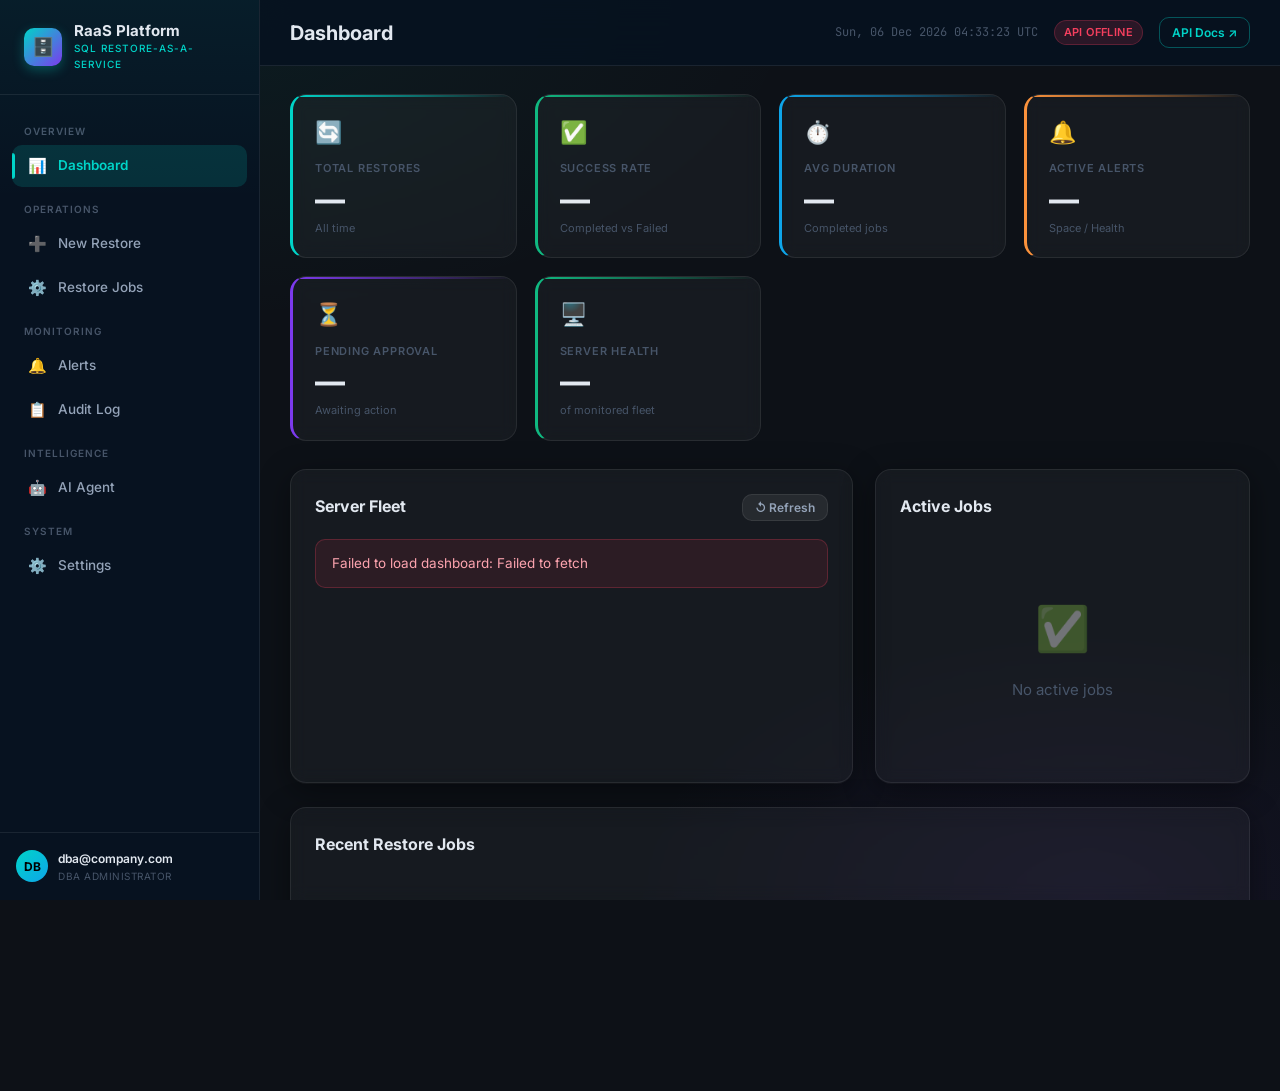
==== docs/index.html @ 4faecd7d "Add docs/ folder for GitHub Pages (ui mirror)" ====
<!DOCTYPE html>
<html lang="en">
<head>
    <meta charset="UTF-8" />
    <meta name="viewport" content="width=device-width, initial-scale=1.0" />
    <title>RaaS — SQL Restore-as-a-Service</title>
    <link rel="preconnect" href="https://fonts.googleapis.com">
    <link rel="preconnect" href="https://fonts.gstatic.com" crossorigin>
    <link href="https://fonts.googleapis.com/css2?family=Inter:wght@300;400;500;600;700;800&family=JetBrains+Mono:wght@400;500&display=swap" rel="stylesheet">
    <link rel="stylesheet" href="styles.css" />
</head>
<body>
<div id="app">

  <!-- ══ SIDEBAR ═══════════════════════════════════════════════════════════ -->
  <aside id="sidebar">
    <div class="logo">
      <div class="logo-icon">🗄️</div>
      <div class="logo-text">
        <div class="logo-title">RaaS Platform</div>
        <div class="logo-sub">SQL Restore-as-a-Service</div>
      </div>
    </div>

    <nav>
      <div class="nav-section-label">Overview</div>
      <a href="#" data-view="dashboard" class="nav-link active">
        <span class="nav-icon">📊</span> Dashboard
      </a>

      <div class="nav-section-label">Operations</div>
      <a href="#" data-view="new-restore" class="nav-link">
        <span class="nav-icon">➕</span> New Restore
      </a>
      <a href="#" data-view="jobs" class="nav-link">
        <span class="nav-icon">⚙️</span> Restore Jobs
        <span id="pending-badge" class="badge awaitingapproval hidden" style="margin-left:auto;font-size:10px;"></span>
      </a>

      <div class="nav-section-label">Monitoring</div>
      <a href="#" data-view="alerts" class="nav-link">
        <span class="nav-icon">🔔</span> Alerts
        <span id="alert-badge" class="badge critical hidden" style="margin-left:auto;font-size:10px;"></span>
      </a>
      <a href="#" data-view="audit" class="nav-link">
        <span class="nav-icon">📋</span> Audit Log
      </a>

      <div class="nav-section-label">Intelligence</div>
      <a href="#" data-view="agent" class="nav-link">
        <span class="nav-icon">🤖</span> AI Agent
      </a>

      <div class="nav-section-label">System</div>
      <a href="#" data-view="settings" class="nav-link">
        <span class="nav-icon">⚙️</span> Settings
      </a>
    </nav>

    <div class="sidebar-footer">
      <div class="user-avatar-sm">DB</div>
      <div class="sidebar-user-info">
        <div class="sidebar-user-name">dba@company.com</div>
        <div class="sidebar-user-role">DBA Administrator</div>
      </div>
    </div>
  </aside>

  <!-- ══ MAIN ══════════════════════════════════════════════════════════════ -->
  <div id="main">

    <header id="header">
      <div class="header-left">
        <h1 id="view-title">Dashboard</h1>
      </div>
      <div class="header-right">
        <span class="header-time" id="header-clock"></span>
        <span id="api-status" class="badge info">Connecting…</span>
        <a href="https://baishalini.pythonanywhere.com/docs" target="_blank" class="btn btn-ghost btn-small">API Docs ↗</a>
      </div>
    </header>

    <main id="content">

      <!-- ══ DASHBOARD ════════════════════════════════════════════════════ -->
      <section id="view-dashboard" class="view">

        <div class="kpi-grid">
          <div class="kpi-card accent-teal">
            <div class="kpi-icon">🔄</div>
            <div class="label">Total Restores</div>
            <div class="value" id="kpi-total">—</div>
            <div class="delta">All time</div>
          </div>
          <div class="kpi-card accent-green">
            <div class="kpi-icon">✅</div>
            <div class="label">Success Rate</div>
            <div class="value" id="kpi-success">—</div>
            <div class="delta">Completed vs Failed</div>
          </div>
          <div class="kpi-card accent-sky">
            <div class="kpi-icon">⏱️</div>
            <div class="label">Avg Duration</div>
            <div class="value" id="kpi-duration">—</div>
            <div class="delta">Completed jobs</div>
          </div>
          <div class="kpi-card accent-orange">
            <div class="kpi-icon">🔔</div>
            <div class="label">Active Alerts</div>
            <div class="value" id="kpi-alerts">—</div>
            <div class="delta">Space / Health</div>
          </div>
          <div class="kpi-card accent-violet">
            <div class="kpi-icon">⏳</div>
            <div class="label">Pending Approval</div>
            <div class="value" id="kpi-pending">—</div>
            <div class="delta">Awaiting action</div>
          </div>
          <div class="kpi-card accent-green">
            <div class="kpi-icon">🖥️</div>
            <div class="label">Server Health</div>
            <div class="value" id="kpi-health">—</div>
            <div class="delta">of monitored fleet</div>
          </div>
        </div>

        <div style="display:grid;grid-template-columns:3fr 2fr;gap:22px;">
          <div class="card">
            <div class="card-header">
              Server Fleet
              <button class="btn btn-secondary btn-small" onclick="app.loadDashboard()">↺ Refresh</button>
            </div>
            <div id="server-grid"><div class="empty-state"><div class="spinner"></div></div></div>
          </div>
          <div class="card">
            <div class="card-header">Active Jobs</div>
            <div id="active-jobs-list"><div class="empty-state"><div class="icon">✅</div><p>No active jobs</p></div></div>
          </div>
        </div>

        <div class="card">
          <div class="card-header">Recent Restore Jobs</div>
          <div id="recent-jobs-table"><div class="empty-state"><div class="spinner"></div></div></div>
        </div>

      </section>

      <!-- ══ NEW RESTORE ═════════════════════════════════════════════════ -->
      <section id="view-new-restore" class="view hidden">
        <div class="card">
          <div class="card-header">
            <span>🚀 Submit Restore Request</span>
          </div>
          <div id="restore-form-feedback"></div>
          <form id="restore-form" onsubmit="app.submitRestoreForm(event)">

            <div class="form-row">
              <div class="form-group">
                <label for="source-server">Source Server *</label>
                <select id="source-server" required>
                  <option value="">Select source server…</option>
                </select>
              </div>
              <div class="form-group">
                <label for="target-server">Target Server *</label>
                <select id="target-server" required>
                  <option value="">Select target server…</option>
                </select>
              </div>
            </div>

            <div class="form-row">
              <div class="form-group">
                <label for="database-name">Database Name *</label>
                <input type="text" id="database-name" placeholder="e.g. OrdersDB"
                       pattern="^[A-Za-z0-9_\-]{1,128}$" required />
              </div>
              <div class="form-group">
                <label for="restore-type">Restore Type</label>
                <select id="restore-type">
                  <option value="Full" selected>Full Restore</option>
                  <option value="Differential">Differential</option>
                  <option value="Log">Transaction Log</option>
                </select>
              </div>
            </div>

            <div class="form-row">
              <div class="form-group">
                <label for="schedule-type">Schedule</label>
                <select id="schedule-type" onchange="app.toggleScheduleTime()">
                  <option value="Immediate" selected>Immediate</option>
                  <option value="Scheduled">Scheduled</option>
                </select>
              </div>
              <div class="form-group">
                <label for="scheduled-time">Scheduled Time</label>
                <input type="datetime-local" id="scheduled-time" disabled />
              </div>
            </div>

            <div class="form-group">
              <label for="requestor">Requestor Email *</label>
              <input type="email" id="requestor" value="dba@company.com" required />
            </div>

            <div class="form-group">
              <label for="justification">Business Justification *</label>
              <textarea id="justification" rows="4"
                placeholder="Describe the business reason for this restore (min. 30 characters)…"
                minlength="30" required></textarea>
            </div>

            <div class="gov-checklist-box">
              <div class="gov-checklist-title">📋 Governance Checklist</div>
              <div class="checkbox-wrapper">
                <input type="checkbox" id="gov1" />
                <label for="gov1" style="font-weight:400;color:var(--text-secondary);text-transform:none;letter-spacing:0;">
                  I have verified the target server is in the correct environment tier
                </label>
              </div>
              <div class="checkbox-wrapper">
                <input type="checkbox" id="gov2" />
                <label for="gov2" style="font-weight:400;color:var(--text-secondary);text-transform:none;letter-spacing:0;">
                  A valid change ticket or approval exists for this restore
                </label>
              </div>
              <div class="checkbox-wrapper">
                <input type="checkbox" id="gov3" />
                <label for="gov3" style="font-weight:400;color:var(--text-secondary);text-transform:none;letter-spacing:0;">
                  Impacted teams have been notified of potential downtime
                </label>
              </div>
              <div class="checkbox-wrapper">
                <input type="checkbox" id="gov4" />
                <label for="gov4" style="font-weight:400;color:var(--text-secondary);text-transform:none;letter-spacing:0;">
                  I understand existing target database data may be overwritten
                </label>
              </div>
              <div class="divider"></div>
              <div class="checkbox-wrapper">
                <input type="checkbox" id="overwrite-existing" />
                <label for="overwrite-existing" style="font-weight:500;color:var(--warning);text-transform:none;letter-spacing:0;">
                  ⚠️ Overwrite existing database on target (if present)
                </label>
              </div>
              <div class="checkbox-wrapper">
                <input type="checkbox" id="governance-ack" required />
                <label for="governance-ack" style="font-weight:700;color:var(--teal);text-transform:none;letter-spacing:0;">
                  ✔ I acknowledge and accept all governance requirements above *
                </label>
              </div>
            </div>

            <div class="flex gap-2 mt-2">
              <button type="submit" class="btn btn-primary" id="submit-restore-btn">
                🚀 Submit Restore Request
              </button>
              <button type="button" class="btn btn-secondary" onclick="app.clearForm()">Clear</button>
            </div>
          </form>
        </div>
      </section>

      <!-- ══ JOBS ════════════════════════════════════════════════════════ -->
      <section id="view-jobs" class="view hidden">
        <div class="card">
          <div class="card-header">
            Restore Jobs
            <div class="flex gap-2 items-center">
              <select id="jobs-filter" onchange="app.filterJobs()" style="width:auto;padding:8px 14px;">
                <option value="">All Statuses</option>
                <option value="Pending">Pending</option>
                <option value="AwaitingApproval">Awaiting Approval</option>
                <option value="Approved">Approved</option>
                <option value="Running">Running</option>
                <option value="Completed">Completed</option>
                <option value="Failed">Failed</option>
                <option value="Rejected">Rejected</option>
              </select>
              <button class="btn btn-secondary btn-small" onclick="app.loadJobs()">↺ Refresh</button>
            </div>
          </div>
          <div id="jobs-table-container"><div class="empty-state"><div class="spinner"></div></div></div>
        </div>

        <div id="job-detail-panel" class="card hidden">
          <div class="card-header">
            <span id="job-detail-title">Job Details</span>
            <button class="btn btn-secondary btn-small" onclick="app.closeJobDetail()">✕ Close</button>
          </div>
          <div style="display:grid;grid-template-columns:1fr 1fr;gap:24px;margin-bottom:20px;">
            <div id="job-meta-grid"></div>
            <div id="job-action-panel"></div>
          </div>
          <div id="job-progress-section" class="hidden">
            <label>Restore Progress</label>
            <div class="progress-container">
              <div class="progress-bar" id="job-progress-bar" style="width:0%"></div>
            </div>
            <div id="job-progress-label" class="text-sm text-muted mt-1">0%</div>
          </div>
          <div class="divider"></div>
          <div class="card-title">Execution Logs</div>
          <div class="log-viewer" id="job-log-viewer"></div>
        </div>
      </section>

      <!-- ══ ALERTS ══════════════════════════════════════════════════════ -->
      <section id="view-alerts" class="view hidden">
        <div class="card">
          <div class="card-header">
            Space &amp; Health Alerts
            <div class="flex gap-2 items-center">
              <select id="alerts-filter" onchange="app.filterAlerts()" style="width:auto;padding:8px 14px;">
                <option value="">All Alerts</option>
                <option value="Critical">Critical Only</option>
                <option value="Warning">Warnings Only</option>
                <option value="false">Unacknowledged</option>
              </select>
              <button class="btn btn-secondary btn-small" onclick="app.loadAlerts()">↺ Refresh</button>
            </div>
          </div>
          <div id="alerts-container"><div class="empty-state"><div class="spinner"></div></div></div>
        </div>
      </section>

      <!-- ══ AUDIT LOG ════════════════════════════════════════════════════ -->
      <section id="view-audit" class="view hidden">
        <div class="card">
          <div class="card-header">
            Audit Log
            <div class="flex gap-2 items-center">
              <input type="text" id="audit-search" placeholder="Search by job ID, actor or action…"
                     style="width:280px;" oninput="app.filterAuditLog()" />
              <button class="btn btn-secondary btn-small" onclick="app.loadAuditLog()">↺ Refresh</button>
            </div>
          </div>
          <div id="audit-table-container"><div class="empty-state"><div class="spinner"></div></div></div>
        </div>
      </section>

      <!-- ══ AI AGENT ═════════════════════════════════════════════════════ -->
      <section id="view-agent" class="view hidden">
        <div class="card">
          <div class="card-header">🤖 AI Agent — Restore Analyzer</div>
          <p style="color:var(--text-muted);margin-bottom:20px;font-size:13.5px;line-height:1.7;">
            Describe your restore scenario in plain English. The agent will detect intent, 
            score governance risk, identify flags, and recommend the appropriate workflow.
          </p>
          <div class="agent-query-box">
            <textarea id="agent-query" rows="4"
              placeholder="e.g. 'I need to restore OrdersDB from production to UAT for the QA sprint refresh. It's urgent and needs to run immediately…'"
              style="background:transparent;border:none;padding:0;font-size:14px;resize:none;width:100%;"></textarea>
          </div>
          <button class="btn btn-primary" onclick="app.runAgentAnalysis()">
            🔍 &nbsp;Analyze Request
          </button>
        </div>
        <div id="agent-result" class="hidden">
          <div class="card">
            <div class="card-header">Analysis Result</div>
            <div id="agent-result-content"></div>
          </div>
        </div>
      </section>

      <!-- ══ SETTINGS ═════════════════════════════════════════════════════ -->
      <section id="view-settings" class="view hidden">
        <div class="card">
          <div class="card-header">Settings</div>
          <div class="form-group">
            <label>API Endpoint</label>
            <input type="text" id="setting-api-url" value="https://baishalini.pythonanywhere.com" />
          </div>
          <div class="form-group">
            <label>Poll Interval (seconds)</label>
            <input type="text" id="setting-poll-interval" value="5" />
          </div>
          <div class="form-group">
            <label>Current User Email</label>
            <input type="email" id="setting-user" value="dba@company.com" />
          </div>
          <button class="btn btn-primary" onclick="app.saveSettings()">💾 Save Settings</button>
        </div>
        <div class="card">
          <div class="card-header">About</div>
          <p class="text-muted">RaaS Framework <span class="highlight">v1.0.0</span> — SQL Restore-as-a-Service Platform</p>
          <p class="text-muted mt-1">AI-assisted governance · PowerShell orchestration · FastAPI backend</p>
        </div>
      </section>

    </main>
  </div><!-- /main -->
</div><!-- /app -->

<!-- ══ APPROVAL MODAL ═══════════════════════════════════════════════════════ -->
<div id="approval-modal" class="modal-overlay hidden">
  <div class="modal-box">
    <div class="card-header" style="margin-bottom:16px;">
      🔐 Governance Approval
      <button class="btn btn-secondary btn-small" onclick="app.closeApprovalModal()">✕</button>
    </div>
    <div id="approval-job-info" class="mb-2" style="color:var(--text-muted);font-size:13px;line-height:1.7;"></div>
    <div class="form-group">
      <label for="approver-name">Your Name / Email</label>
      <input type="email" id="approver-name" value="dba@company.com" />
    </div>
    <div class="form-group">
      <label for="approval-notes">Notes</label>
      <textarea id="approval-notes" rows="3" placeholder="Approval comments or rejection reason…"></textarea>
    </div>
    <div class="flex gap-2">
      <button class="btn btn-success" onclick="app.submitApproval(true)">✅ Approve</button>
      <button class="btn btn-danger" onclick="app.submitApproval(false)">❌ Reject</button>
    </div>
  </div>
</div>

<script src="app.js"></script>
<script>
  // Live clock in header
  function updateClock() {
    const el = document.getElementById('header-clock');
    if (el) el.textContent = new Date().toUTCString().replace(' GMT','') + ' UTC';
  }
  updateClock();
  setInterval(updateClock, 1000);
</script>
</body>
</html>
---- docs/styles.css ----
/*
================================================================================
  RaaS Framework — Deep Teal / Slate Enterprise Theme
  
  Palette:
    Background      : #0d1117 → #0a1628  (deep slate-navy gradient)
    Sidebar         : #071220            (ultra-deep navy)
    Cards           : rgba(255,255,255,0.04) + blur (glassmorphism)
    Accent Primary  : #00d4c8            (vivid teal/cyan)
    Accent Secondary: #0ea5e9            (sky blue)
    Gradient        : #00d4c8 → #7c3aed  (teal → violet)
    Success         : #10b981            (emerald)
    Danger          : #f43f5e            (rose)
    Warning         : #fb923c            (orange)
    Text Primary    : #e2e8f0
    Text Secondary  : #94a3b8
================================================================================
*/

@import url('https://fonts.googleapis.com/css2?family=Inter:wght@300;400;500;600;700;800&family=JetBrains+Mono:wght@400;500&display=swap');

* { margin: 0; padding: 0; box-sizing: border-box; }

:root {
    --bg-base:       #0d1117;
    --bg-deep:       #071220;
    --bg-card:       rgba(255, 255, 255, 0.04);
    --bg-card-hover: rgba(255, 255, 255, 0.07);
    --bg-input:      rgba(255, 255, 255, 0.06);
    --border:        rgba(255, 255, 255, 0.08);
    --border-bright: rgba(0, 212, 200, 0.35);

    --teal:          #00d4c8;
    --teal-dim:      rgba(0, 212, 200, 0.15);
    --teal-glow:     rgba(0, 212, 200, 0.08);
    --sky:           #0ea5e9;
    --violet:        #7c3aed;

    --success:       #10b981;
    --danger:        #f43f5e;
    --warning:       #fb923c;
    --info:          #0ea5e9;

    --text-primary:   #e2e8f0;
    --text-secondary: #94a3b8;
    --text-muted:     #475569;

    --sidebar-width:  260px;
    --header-height:  66px;

    --radius-sm:  6px;
    --radius-md:  10px;
    --radius-lg:  16px;
    --radius-xl:  22px;

    --shadow-card: 0 8px 32px rgba(0,0,0,0.4), 0 1px 0 rgba(255,255,255,0.05);
    --shadow-glow: 0 0 24px rgba(0, 212, 200, 0.18);
}

/* ─── Base ───────────────────────────────────────────────────────────────── */

html, body {
    height: 100%;
    font-family: 'Inter', -apple-system, BlinkMacSystemFont, 'Segoe UI', sans-serif;
    background: var(--bg-base);
    background-image:
        radial-gradient(ellipse 80% 60% at 15% 0%, rgba(0,212,200,0.06) 0%, transparent 60%),
        radial-gradient(ellipse 60% 50% at 85% 100%, rgba(124,58,237,0.07) 0%, transparent 60%);
    background-attachment: fixed;
    color: var(--text-primary);
    font-size: 14px;
    line-height: 1.6;
    overflow-x: hidden;
}

/* ─── Layout ─────────────────────────────────────────────────────────────── */

#app { display: flex; min-height: 100vh; }

/* ─── Sidebar ────────────────────────────────────────────────────────────── */

#sidebar {
    width: var(--sidebar-width);
    background: var(--bg-deep);
    border-right: 1px solid var(--border);
    display: flex;
    flex-direction: column;
    position: fixed;
    left: 0; top: 0; bottom: 0;
    z-index: 100;
    overflow: hidden;
}

#sidebar::before {
    content: '';
    position: absolute;
    top: 0; left: 0; right: 0;
    height: 200px;
    background: linear-gradient(180deg, rgba(0,212,200,0.06) 0%, transparent 100%);
    pointer-events: none;
}

.logo {
    padding: 22px 24px;
    border-bottom: 1px solid var(--border);
    display: flex;
    align-items: center;
    gap: 12px;
    position: relative;
}

.logo-icon {
    width: 38px; height: 38px;
    background: linear-gradient(135deg, var(--teal), var(--violet));
    border-radius: var(--radius-md);
    display: flex; align-items: center; justify-content: center;
    font-size: 18px;
    flex-shrink: 0;
    box-shadow: 0 4px 12px rgba(0,212,200,0.3);
}

.logo-text {
    display: flex; flex-direction: column;
}

.logo-title {
    font-size: 15px; font-weight: 700;
    color: var(--text-primary);
    line-height: 1.2;
}

.logo-sub {
    font-size: 10px; font-weight: 500;
    color: var(--teal);
    text-transform: uppercase;
    letter-spacing: 1px;
}

#sidebar nav {
    flex: 1;
    padding: 16px 12px;
    overflow-y: auto;
    display: flex;
    flex-direction: column;
    gap: 2px;
}

.nav-section-label {
    font-size: 10px; font-weight: 600;
    text-transform: uppercase; letter-spacing: 1px;
    color: var(--text-muted);
    padding: 12px 12px 4px;
}

#sidebar nav a {
    display: flex;
    align-items: center;
    gap: 10px;
    padding: 10px 14px;
    color: var(--text-secondary);
    text-decoration: none;
    border-radius: var(--radius-md);
    font-weight: 500;
    font-size: 13.5px;
    transition: all 0.18s ease;
    position: relative;
    overflow: hidden;
}

#sidebar nav a:hover {
    background: var(--bg-card-hover);
    color: var(--text-primary);
}

#sidebar nav a.active {
    background: var(--teal-dim);
    color: var(--teal);
    font-weight: 600;
}

#sidebar nav a.active::before {
    content: '';
    position: absolute;
    left: 0; top: 20%; bottom: 20%;
    width: 3px;
    background: var(--teal);
    border-radius: 0 3px 3px 0;
}

.nav-icon {
    width: 22px; height: 22px;
    display: flex; align-items: center; justify-content: center;
    font-size: 15px; flex-shrink: 0;
}

.sidebar-footer {
    padding: 16px;
    border-top: 1px solid var(--border);
    display: flex;
    align-items: center;
    gap: 10px;
}

.user-avatar-sm {
    width: 32px; height: 32px;
    border-radius: 50%;
    background: linear-gradient(135deg, var(--teal), var(--sky));
    display: flex; align-items: center; justify-content: center;
    font-size: 12px; font-weight: 700; color: #000;
    flex-shrink: 0;
}

.sidebar-user-info { flex: 1; overflow: hidden; }
.sidebar-user-name  { font-size: 12px; font-weight: 600; color: var(--text-primary); white-space: nowrap; overflow: hidden; text-overflow: ellipsis; }
.sidebar-user-role  { font-size: 10px; color: var(--text-muted); text-transform: uppercase; letter-spacing: 0.5px; }

/* ─── Header ─────────────────────────────────────────────────────────────── */

#main { margin-left: var(--sidebar-width); flex: 1; display: flex; flex-direction: column; min-height: 100vh; }

#header {
    height: var(--header-height);
    background: rgba(7, 18, 32, 0.85);
    backdrop-filter: blur(16px);
    -webkit-backdrop-filter: blur(16px);
    border-bottom: 1px solid var(--border);
    display: flex; align-items: center; justify-content: space-between;
    padding: 0 30px;
    position: sticky; top: 0; z-index: 50;
}

.header-left { display: flex; align-items: center; gap: 12px; }

#header h1 {
    font-size: 20px; font-weight: 700;
    color: var(--text-primary);
}

.breadcrumb {
    font-size: 12px; color: var(--text-muted);
    display: flex; align-items: center; gap: 6px;
}

.breadcrumb::before { content: '/'; color: var(--border); }

.header-right { display: flex; align-items: center; gap: 16px; }

.header-time {
    font-size: 12px; color: var(--text-muted);
    font-family: 'JetBrains Mono', monospace;
}

/* ─── Content Area ───────────────────────────────────────────────────────── */

#content { flex: 1; padding: 28px 30px; overflow-y: auto; }

/* ─── Cards ──────────────────────────────────────────────────────────────── */

.card {
    background: var(--bg-card);
    border: 1px solid var(--border);
    border-radius: var(--radius-lg);
    padding: 24px;
    margin-bottom: 24px;
    box-shadow: var(--shadow-card);
    backdrop-filter: blur(8px);
    -webkit-backdrop-filter: blur(8px);
    transition: border-color 0.2s;
}

.card:hover { border-color: rgba(255,255,255,0.12); }

.card-header {
    font-size: 16px; font-weight: 700;
    margin-bottom: 18px;
    color: var(--text-primary);
    display: flex; align-items: center; justify-content: space-between;
}

.card-title {
    font-size: 14px; font-weight: 600;
    margin-bottom: 10px;
    color: var(--text-secondary);
    text-transform: uppercase;
    letter-spacing: 0.5px;
}

/* ─── KPI Grid ───────────────────────────────────────────────────────────── */

.kpi-grid {
    display: grid;
    grid-template-columns: repeat(auto-fit, minmax(200px, 1fr));
    gap: 18px;
    margin-bottom: 28px;
}

.kpi-card {
    background: var(--bg-card);
    border: 1px solid var(--border);
    border-radius: var(--radius-lg);
    padding: 20px 22px;
    display: flex; flex-direction: column; gap: 6px;
    transition: all 0.2s ease;
    backdrop-filter: blur(8px);
    position: relative;
    overflow: hidden;
}

.kpi-card::after {
    content: '';
    position: absolute;
    top: 0; left: 0; right: 0;
    height: 2px;
}

.kpi-card:hover { transform: translateY(-3px); box-shadow: var(--shadow-glow); border-color: var(--border-bright); }

.kpi-card .kpi-icon {
    font-size: 22px; margin-bottom: 4px;
}

.kpi-card .label {
    font-size: 11px; font-weight: 600;
    color: var(--text-muted);
    text-transform: uppercase; letter-spacing: 0.8px;
}

.kpi-card .value {
    font-size: 30px; font-weight: 800;
    color: var(--text-primary);
    line-height: 1;
}

.kpi-card .delta {
    font-size: 11px; color: var(--text-muted);
}

.kpi-card.accent-teal   { border-left: 3px solid var(--teal); }
.kpi-card.accent-teal::after   { background: linear-gradient(90deg, var(--teal), transparent); }
.kpi-card.accent-sky    { border-left: 3px solid var(--sky); }
.kpi-card.accent-sky::after    { background: linear-gradient(90deg, var(--sky), transparent); }
.kpi-card.accent-green  { border-left: 3px solid var(--success); }
.kpi-card.accent-green::after  { background: linear-gradient(90deg, var(--success), transparent); }
.kpi-card.accent-orange { border-left: 3px solid var(--warning); }
.kpi-card.accent-orange::after { background: linear-gradient(90deg, var(--warning), transparent); }
.kpi-card.accent-rose   { border-left: 3px solid var(--danger); }
.kpi-card.accent-rose::after   { background: linear-gradient(90deg, var(--danger), transparent); }
.kpi-card.accent-violet { border-left: 3px solid var(--violet); }
.kpi-card.accent-violet::after { background: linear-gradient(90deg, var(--violet), transparent); }

/* ─── Tables ─────────────────────────────────────────────────────────────── */

table {
    width: 100%;
    border-collapse: collapse;
    border-radius: var(--radius-md);
    overflow: hidden;
}

thead th {
    background: rgba(255,255,255,0.04);
    color: var(--text-muted);
    padding: 12px 16px;
    text-align: left;
    font-weight: 600;
    font-size: 11px;
    text-transform: uppercase;
    letter-spacing: 0.8px;
    border-bottom: 1px solid var(--border);
}

tbody tr {
    border-bottom: 1px solid rgba(255,255,255,0.04);
    transition: background 0.15s;
}

tbody tr:hover { background: var(--bg-card-hover); }

tbody tr:last-child { border-bottom: none; }

tbody td {
    padding: 13px 16px;
    color: var(--text-primary);
    font-size: 13px;
}

/* ─── Badges ─────────────────────────────────────────────────────────────── */

.badge {
    display: inline-flex; align-items: center; gap: 4px;
    padding: 3px 9px;
    border-radius: 20px;
    font-size: 11px; font-weight: 600;
    text-transform: uppercase; letter-spacing: 0.4px;
}

.badge.pending         { background: rgba(148,163,184,0.15); color: #94a3b8; border: 1px solid rgba(148,163,184,0.2); }
.badge.approved        { background: rgba(16,185,129,0.15);  color: #10b981; border: 1px solid rgba(16,185,129,0.25); }
.badge.running         { background: rgba(0,212,200,0.15);   color: var(--teal); border: 1px solid rgba(0,212,200,0.3); animation: pulse-teal 2s infinite; }
.badge.completed       { background: rgba(16,185,129,0.15);  color: #10b981; border: 1px solid rgba(16,185,129,0.25); }
.badge.failed          { background: rgba(244,63,94,0.15);   color: var(--danger); border: 1px solid rgba(244,63,94,0.25); }
.badge.rejected        { background: rgba(244,63,94,0.12);   color: #fb7185; border: 1px solid rgba(244,63,94,0.2); }
.badge.awaitingapproval { background: rgba(251,146,60,0.15); color: var(--warning); border: 1px solid rgba(251,146,60,0.25); }
.badge.cancelled       { background: rgba(100,116,139,0.15); color: #64748b; border: 1px solid rgba(100,116,139,0.2); }

.badge.critical { background: rgba(244,63,94,0.15);   color: var(--danger); border: 1px solid rgba(244,63,94,0.25); }
.badge.warning  { background: rgba(251,146,60,0.15);  color: var(--warning); border: 1px solid rgba(251,146,60,0.25); }
.badge.info     { background: rgba(14,165,233,0.15);  color: var(--sky); border: 1px solid rgba(14,165,233,0.25); }
.badge.success  { background: rgba(16,185,129,0.15);  color: var(--success); border: 1px solid rgba(16,185,129,0.25); }

.badge.healthy  { background: rgba(16,185,129,0.15);  color: var(--success); border: 1px solid rgba(16,185,129,0.25); }
.badge.degraded { background: rgba(251,146,60,0.15);  color: var(--warning); border: 1px solid rgba(251,146,60,0.25); }
.badge.offline  { background: rgba(244,63,94,0.15);   color: var(--danger);  border: 1px solid rgba(244,63,94,0.25); }

@keyframes pulse-teal {
    0%, 100% { box-shadow: 0 0 0 0 rgba(0,212,200,0.3); }
    50%       { box-shadow: 0 0 0 4px rgba(0,212,200,0); }
}

/* ─── Buttons ────────────────────────────────────────────────────────────── */

button, .btn {
    padding: 9px 18px;
    border-radius: var(--radius-md);
    border: none;
    font-weight: 600; font-size: 13px;
    cursor: pointer;
    transition: all 0.18s ease;
    display: inline-flex; align-items: center; gap: 7px;
    text-decoration: none;
    font-family: inherit;
    white-space: nowrap;
}

.btn-primary {
    background: linear-gradient(135deg, var(--teal), var(--sky));
    color: #000;
    box-shadow: 0 4px 14px rgba(0,212,200,0.3);
}
.btn-primary:hover { box-shadow: 0 6px 20px rgba(0,212,200,0.45); transform: translateY(-1px); }

.btn-success {
    background: linear-gradient(135deg, #10b981, #059669);
    color: #fff;
    box-shadow: 0 4px 12px rgba(16,185,129,0.3);
}
.btn-success:hover { box-shadow: 0 6px 18px rgba(16,185,129,0.4); transform: translateY(-1px); }

.btn-danger {
    background: linear-gradient(135deg, #f43f5e, #dc2626);
    color: #fff;
    box-shadow: 0 4px 12px rgba(244,63,94,0.3);
}
.btn-danger:hover { box-shadow: 0 6px 18px rgba(244,63,94,0.4); transform: translateY(-1px); }

.btn-secondary {
    background: var(--bg-card-hover);
    color: var(--text-secondary);
    border: 1px solid var(--border);
}
.btn-secondary:hover { background: rgba(255,255,255,0.1); color: var(--text-primary); border-color: rgba(255,255,255,0.15); }

.btn-ghost {
    background: transparent;
    color: var(--teal);
    border: 1px solid var(--border-bright);
}
.btn-ghost:hover { background: var(--teal-dim); }

.btn-small { padding: 5px 12px; font-size: 12px; }
.btn-icon  { padding: 8px; width: 34px; height: 34px; justify-content: center; }

button:disabled, .btn:disabled { opacity: 0.4; cursor: not-allowed; transform: none; box-shadow: none; }

/* ─── Forms ──────────────────────────────────────────────────────────────── */

.form-group { margin-bottom: 20px; }

label {
    display: block;
    margin-bottom: 7px;
    font-weight: 600; font-size: 12px;
    color: var(--text-secondary);
    text-transform: uppercase; letter-spacing: 0.5px;
}

input[type="text"],
input[type="email"],
input[type="datetime-local"],
select,
textarea {
    width: 100%;
    padding: 10px 14px;
    background: var(--bg-input);
    border: 1px solid var(--border);
    border-radius: var(--radius-md);
    color: var(--text-primary);
    font-size: 13.5px;
    font-family: inherit;
    transition: border 0.2s, background 0.2s, box-shadow 0.2s;
}

input:focus, select:focus, textarea:focus {
    outline: none;
    border-color: var(--teal);
    background: rgba(0,212,200,0.04);
    box-shadow: 0 0 0 3px rgba(0,212,200,0.1);
}

select { cursor: pointer; }
select option { background: #0d1117; color: var(--text-primary); }

textarea { resize: vertical; min-height: 90px; }

input::placeholder, textarea::placeholder { color: var(--text-muted); }

.checkbox-wrapper {
    display: flex; align-items: flex-start; gap: 10px;
    margin-bottom: 12px; padding: 10px 12px;
    border-radius: var(--radius-sm);
    transition: background 0.15s;
}
.checkbox-wrapper:hover { background: var(--bg-card-hover); }

input[type="checkbox"] {
    width: 16px; height: 16px; margin-top: 2px;
    cursor: pointer; accent-color: var(--teal);
    flex-shrink: 0;
}

.form-row { display: grid; grid-template-columns: 1fr 1fr; gap: 20px; }
.form-row-3 { display: grid; grid-template-columns: 1fr 1fr 1fr; gap: 20px; }
.form-row-full { grid-column: 1 / -1; }

/* ─── Progress Bar ───────────────────────────────────────────────────────── */

.progress-container {
    background: rgba(255,255,255,0.07);
    border-radius: 999px;
    height: 8px;
    overflow: hidden;
    margin: 10px 0;
}

.progress-bar {
    height: 100%;
    background: linear-gradient(90deg, var(--teal), var(--sky));
    border-radius: 999px;
    transition: width 0.4s ease;
    box-shadow: 0 0 8px rgba(0,212,200,0.5);
}

/* ─── Alerts ─────────────────────────────────────────────────────────────── */

.alert {
    padding: 13px 16px;
    border-radius: var(--radius-md);
    margin-bottom: 16px;
    font-size: 13.5px;
    border: 1px solid;
}

.alert.info    { background: rgba(14,165,233,0.1);  border-color: rgba(14,165,233,0.25);  color: #7dd3fc; }
.alert.success { background: rgba(16,185,129,0.1);  border-color: rgba(16,185,129,0.25);  color: #6ee7b7; }
.alert.warning { background: rgba(251,146,60,0.1);  border-color: rgba(251,146,60,0.25);  color: #fdba74; }
.alert.danger  { background: rgba(244,63,94,0.1);   border-color: rgba(244,63,94,0.25);   color: #fda4af; }

/* ─── Log Viewer ─────────────────────────────────────────────────────────── */

.log-viewer {
    background: rgba(0,0,0,0.35);
    border: 1px solid var(--border);
    border-radius: var(--radius-md);
    padding: 16px;
    max-height: 380px;
    overflow-y: auto;
    font-family: 'JetBrains Mono', 'Consolas', monospace;
    font-size: 11.5px;
    line-height: 1.9;
}

.log-entry { display: flex; gap: 10px; margin-bottom: 3px; }
.log-entry .timestamp { color: var(--text-muted); flex-shrink: 0; font-size: 10.5px; padding-top: 1px; }
.log-entry .level { font-weight: 700; flex-shrink: 0; width: 46px; font-size: 10.5px; }
.log-entry .level.INFO  { color: var(--teal); }
.log-entry .level.WARN  { color: var(--warning); }
.log-entry .level.ERROR { color: var(--danger); }
.log-entry .level.DEBUG { color: var(--text-muted); }
.log-entry .message { color: var(--text-secondary); flex: 1; }

/* ─── Server Card ────────────────────────────────────────────────────────── */

.server-card {
    padding: 14px 16px;
    border: 1px solid var(--border);
    border-radius: var(--radius-md);
    background: rgba(255,255,255,0.03);
    margin-bottom: 10px;
    transition: all 0.15s;
}
.server-card:hover { background: var(--bg-card-hover); border-color: rgba(255,255,255,0.12); }

.server-card-header { display: flex; justify-content: space-between; align-items: center; margin-bottom: 10px; }
.server-name { font-weight: 700; font-size: 13.5px; color: var(--text-primary); }
.server-meta { font-size: 11px; color: var(--text-muted); margin-bottom: 8px; }
.server-stats { display: grid; grid-template-columns: repeat(3, 1fr); gap: 6px; font-size: 11.5px; }
.stat-item .stat-label { color: var(--text-muted); font-size: 10px; text-transform: uppercase; letter-spacing: 0.5px; }
.stat-item .stat-val   { font-weight: 700; color: var(--text-primary); margin-top: 1px; }

/* ─── Modal ──────────────────────────────────────────────────────────────── */

.modal-overlay {
    position: fixed; inset: 0; z-index: 999;
    background: rgba(0,0,0,0.7);
    backdrop-filter: blur(4px);
    display: flex; align-items: center; justify-content: center;
}

.modal-box {
    background: #111827;
    border: 1px solid rgba(0,212,200,0.2);
    border-radius: var(--radius-xl);
    padding: 28px;
    width: 520px; max-width: 95vw;
    box-shadow: 0 24px 64px rgba(0,0,0,0.6), var(--shadow-glow);
}

/* ─── Governance Checklist Box ───────────────────────────────────────────── */

.gov-checklist-box {
    background: rgba(0, 212, 200, 0.04);
    border: 1px solid rgba(0, 212, 200, 0.2);
    border-radius: var(--radius-md);
    padding: 18px 20px;
    margin-bottom: 20px;
}

.gov-checklist-title {
    font-size: 13px; font-weight: 700;
    color: var(--teal);
    margin-bottom: 14px;
    display: flex; align-items: center; gap: 8px;
}

/* ─── Agent Box ──────────────────────────────────────────────────────────── */

.agent-query-box {
    background: rgba(0,0,0,0.3);
    border: 1px solid rgba(0,212,200,0.2);
    border-radius: var(--radius-lg);
    padding: 20px 22px;
    margin-bottom: 20px;
    position: relative;
}

.agent-query-box::before {
    content: '⬡ AI';
    position: absolute; top: -10px; left: 18px;
    background: linear-gradient(135deg, var(--teal), var(--sky));
    color: #000; font-size: 10px; font-weight: 800;
    padding: 2px 10px; border-radius: 20px; letter-spacing: 1px;
}

.analysis-grid {
    display: grid; grid-template-columns: 1fr 1fr; gap: 16px; margin-bottom: 20px;
}

.analysis-cell {
    background: rgba(255,255,255,0.03);
    border: 1px solid var(--border);
    border-radius: var(--radius-md);
    padding: 14px 16px;
}

.analysis-cell .cell-label { font-size: 10px; font-weight: 600; text-transform: uppercase; letter-spacing: 0.8px; color: var(--text-muted); margin-bottom: 6px; }
.analysis-cell .cell-val   { font-size: 15px; font-weight: 700; color: var(--text-primary); }

/* ─── Empty State ────────────────────────────────────────────────────────── */

.empty-state {
    text-align: center; padding: 56px 20px;
    color: var(--text-muted);
}

.empty-state .icon { font-size: 44px; margin-bottom: 14px; opacity: 0.4; }
.empty-state p { font-size: 15px; }

/* ─── Spinner ────────────────────────────────────────────────────────────── */

.spinner {
    display: inline-block;
    width: 20px; height: 20px;
    border: 2px solid rgba(0,212,200,0.2);
    border-top-color: var(--teal);
    border-radius: 50%;
    animation: spin 0.7s linear infinite;
}

@keyframes spin { to { transform: rotate(360deg); } }

/* ─── Scrollbar ──────────────────────────────────────────────────────────── */

::-webkit-scrollbar { width: 6px; height: 6px; }
::-webkit-scrollbar-track { background: transparent; }
::-webkit-scrollbar-thumb { background: rgba(255,255,255,0.1); border-radius: 3px; }
::-webkit-scrollbar-thumb:hover { background: rgba(0,212,200,0.3); }

/* ─── Utilities ──────────────────────────────────────────────────────────── */

.hidden  { display: none !important; }
.flex    { display: flex; }
.flex-col { flex-direction: column; }
.items-center   { align-items: center; }
.justify-between { justify-content: space-between; }
.gap-2   { gap: 12px; }
.gap-3   { gap: 18px; }
.mt-1    { margin-top: 8px; }
.mt-2    { margin-top: 16px; }
.mb-1    { margin-bottom: 8px; }
.mb-2    { margin-bottom: 16px; }
.text-sm { font-size: 12px; }
.text-xs { font-size: 11px; }
.text-muted   { color: var(--text-muted); }
.text-teal    { color: var(--teal); }
.text-success { color: var(--success); }
.text-danger  { color: var(--danger); }
.text-warning { color: var(--warning); }
.font-mono    { font-family: 'JetBrains Mono', monospace; }
.font-bold    { font-weight: 700; }
.text-center  { text-align: center; }

/* ─── Divider ────────────────────────────────────────────────────────────── */

.divider { height: 1px; background: var(--border); margin: 20px 0; }

/* ─── Teal highlight text ────────────────────────────────────────────────── */

.highlight {
    background: linear-gradient(135deg, var(--teal), var(--sky));
    -webkit-background-clip: text;
    -webkit-text-fill-color: transparent;
    background-clip: text;
    font-weight: 800;
}

/* ─── Responsive ─────────────────────────────────────────────────────────── */
@media (max-width: 900px) {
    .form-row, .form-row-3 { grid-template-columns: 1fr; }
    .kpi-grid { grid-template-columns: repeat(2, 1fr); }
}
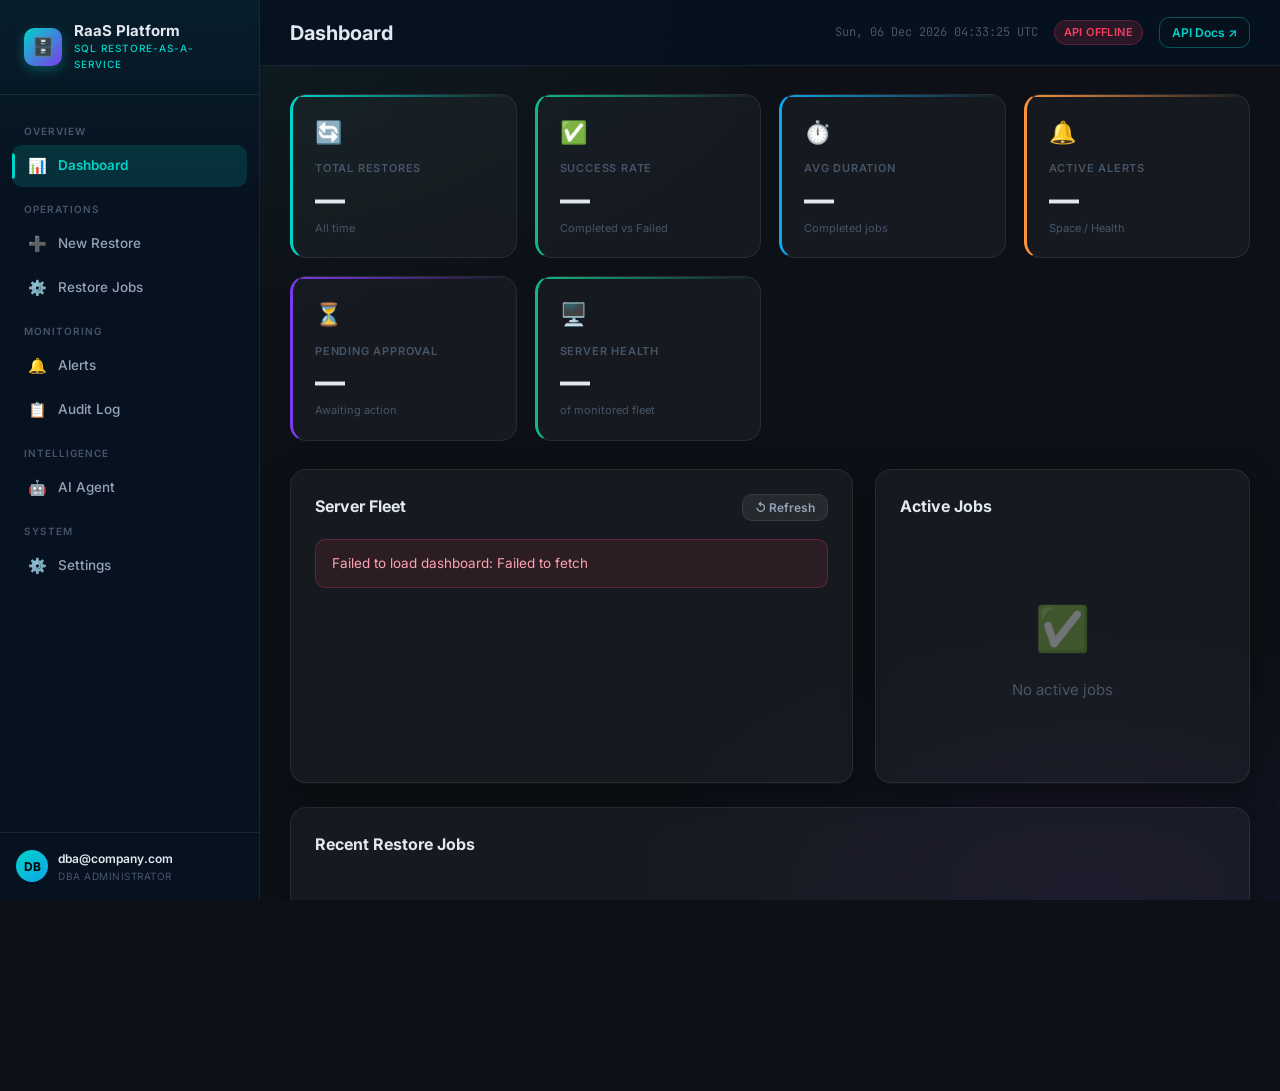
==== commit 6e49a8e7: "Add Vercel config + update API URL to Render" ====
--- a/docs/index.html
+++ b/docs/index.html
@@ -76,7 +76,7 @@
       <div class="header-right">
         <span class="header-time" id="header-clock"></span>
         <span id="api-status" class="badge info">Connecting…</span>
-        <a href="https://baishalini.pythonanywhere.com/docs" target="_blank" class="btn btn-ghost btn-small">API Docs ↗</a>
+        <a href="https://raas-api.onrender.com/docs" target="_blank" class="btn btn-ghost btn-small">API Docs ↗</a>
       </div>
     </header>
 
@@ -371,7 +371,7 @@
           <div class="card-header">Settings</div>
           <div class="form-group">
             <label>API Endpoint</label>
-            <input type="text" id="setting-api-url" value="https://baishalini.pythonanywhere.com" />
+            <input type="text" id="setting-api-url" value="https://raas-api.onrender.com" />
           </div>
           <div class="form-group">
             <label>Poll Interval (seconds)</label>
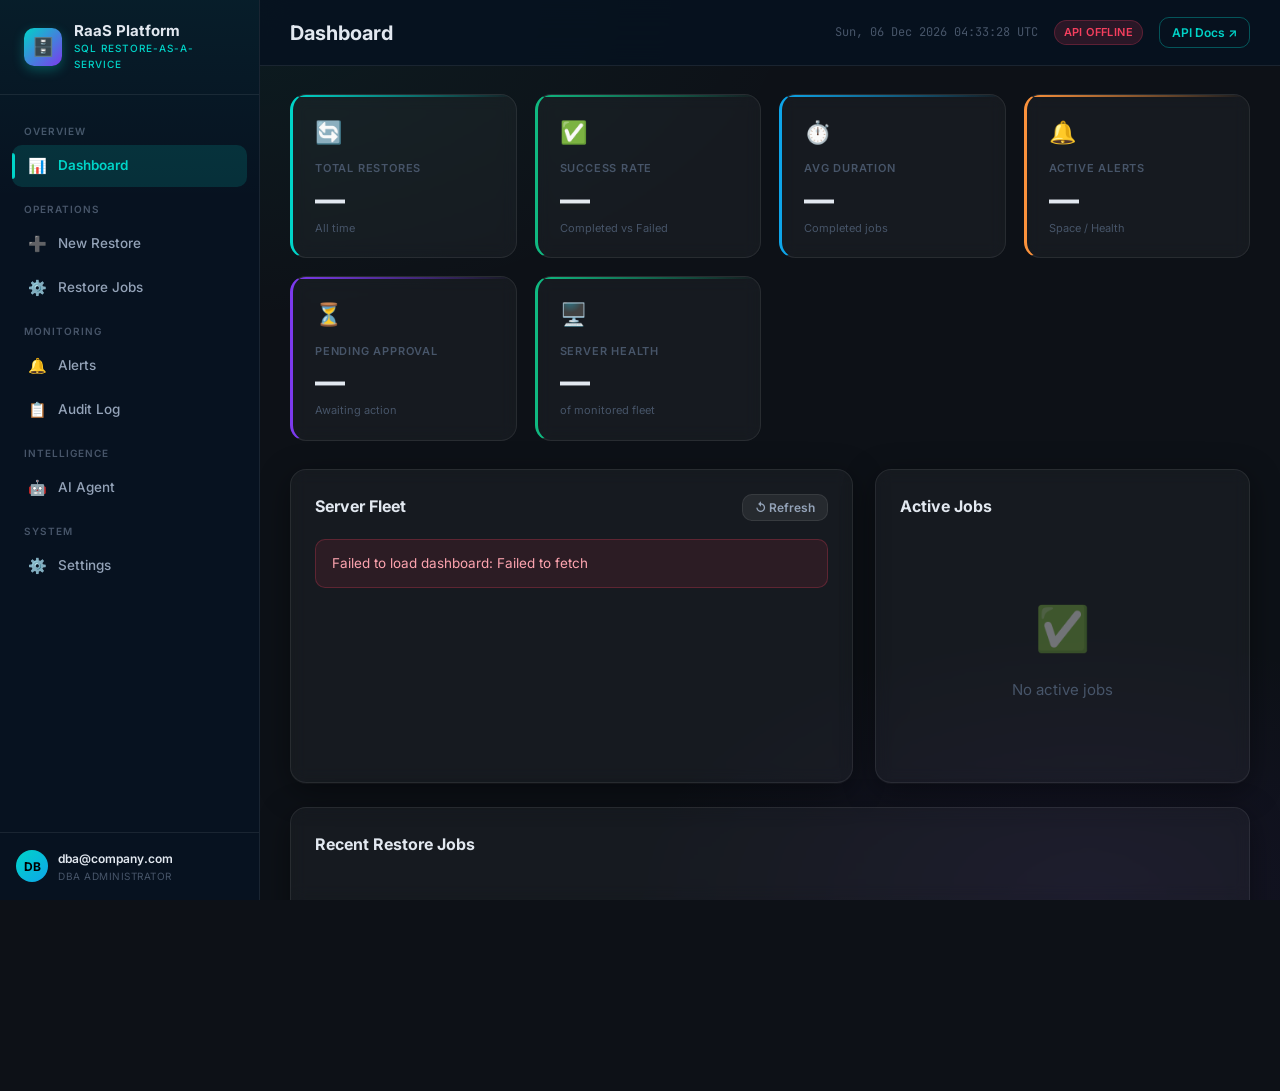
==== commit 25954e93: "Update API URL to live Render: raas-framework.onrender.com" ====
--- a/docs/index.html
+++ b/docs/index.html
@@ -76,7 +76,7 @@
       <div class="header-right">
         <span class="header-time" id="header-clock"></span>
         <span id="api-status" class="badge info">Connecting…</span>
-        <a href="https://raas-api.onrender.com/docs" target="_blank" class="btn btn-ghost btn-small">API Docs ↗</a>
+        <a href="https://raas-framework.onrender.com/docs" target="_blank" class="btn btn-ghost btn-small">API Docs ↗</a>
       </div>
     </header>
 
@@ -371,7 +371,7 @@
           <div class="card-header">Settings</div>
           <div class="form-group">
             <label>API Endpoint</label>
-            <input type="text" id="setting-api-url" value="https://raas-api.onrender.com" />
+            <input type="text" id="setting-api-url" value="https://raas-framework.onrender.com" />
           </div>
           <div class="form-group">
             <label>Poll Interval (seconds)</label>
